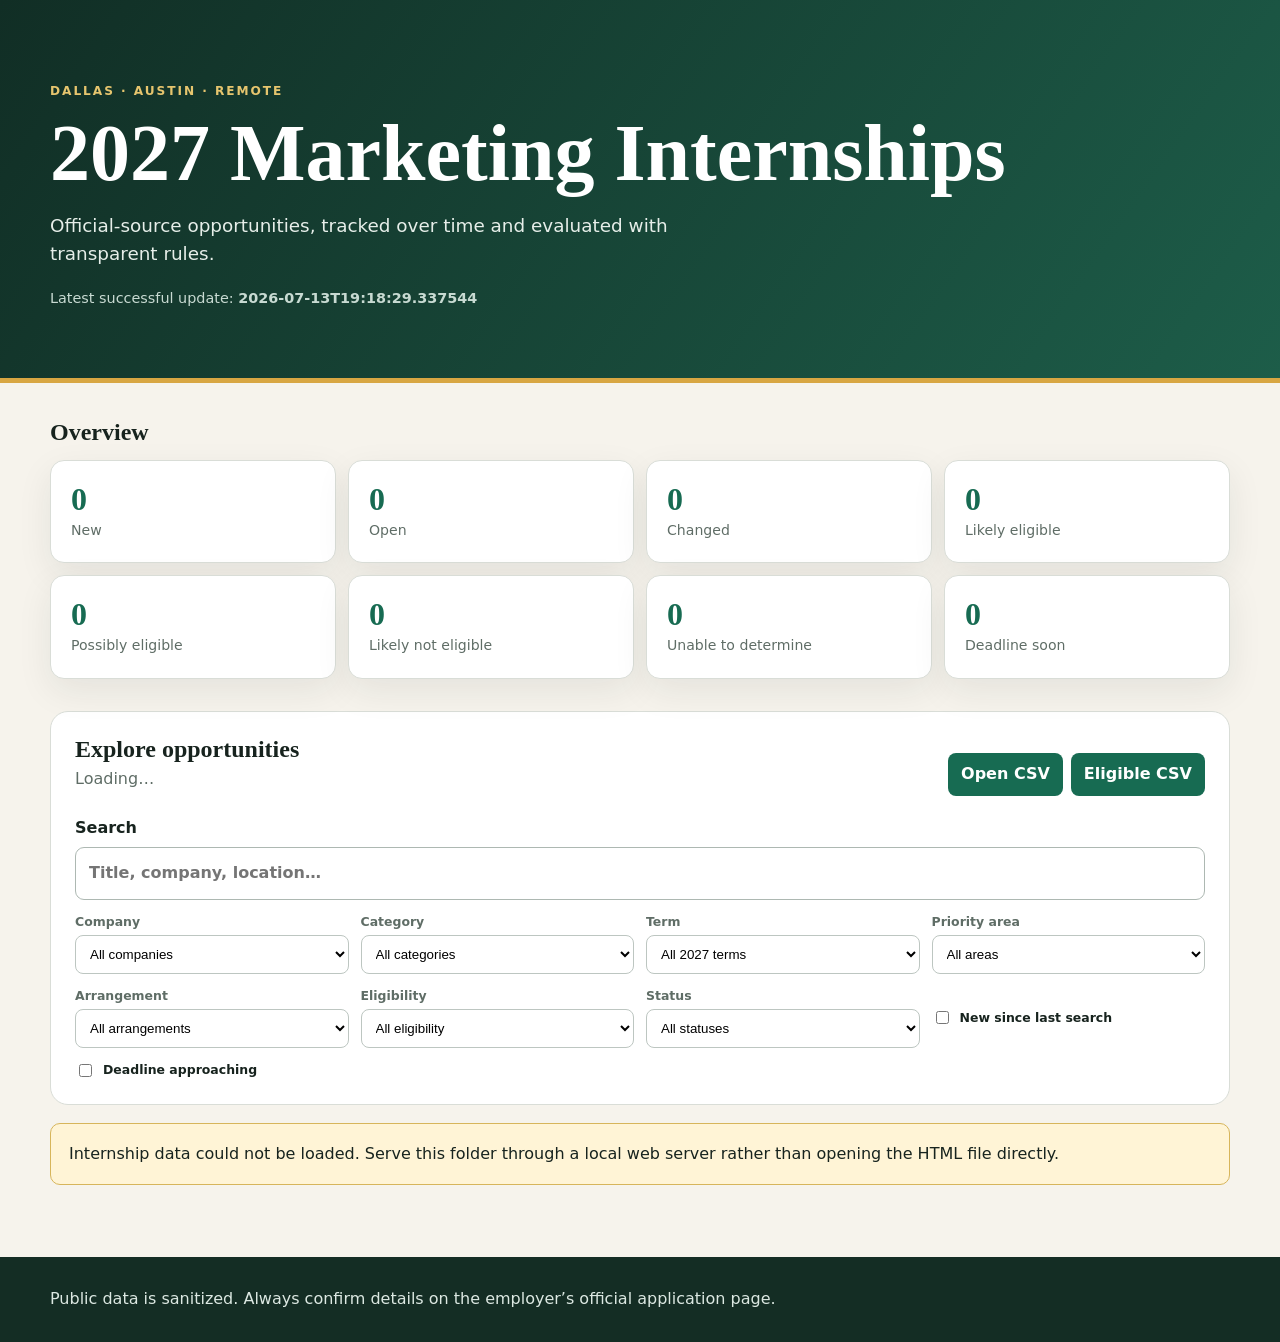
==== docs/index.html @ f5507576 "Create internship tracker and public dashboard" ====
<!doctype html>
<html lang="en">
<head>
  <meta charset="utf-8"><meta name="viewport" content="width=device-width,initial-scale=1">
  <meta name="description" content="Spring and Summer 2027 marketing internship tracker">
  <title>2027 Marketing Internships</title><link rel="stylesheet" href="assets/styles.css">
</head>
<body>
  <header class="hero"><div class="wrap">
    <p class="eyebrow">DALLAS · AUSTIN · REMOTE</p><h1>2027 Marketing Internships</h1>
    <p class="lede">Official-source opportunities, tracked over time and evaluated with transparent rules.</p>
    <p class="updated">Latest successful update: <strong id="updated">2026-07-13T19:18:29.337544</strong></p>
  </div></header>
  <main class="wrap">
    <section aria-labelledby="overview"><h2 id="overview">Overview</h2><div class="stats" id="stats">
      <article><strong>0</strong><span>New</span></article><article><strong>0</strong><span>Open</span></article>
      <article><strong>0</strong><span>Changed</span></article><article><strong>0</strong><span>Likely eligible</span></article>
      <article><strong>0</strong><span>Possibly eligible</span></article><article><strong>0</strong><span>Likely not eligible</span></article>
      <article><strong>0</strong><span>Unable to determine</span></article><article><strong>0</strong><span>Deadline soon</span></article>
    </div></section>
    <section class="toolbar" aria-labelledby="filters"><div class="section-head"><div><h2 id="filters">Explore opportunities</h2><p id="result-count" aria-live="polite">Loading…</p></div>
      <div class="downloads"><a href="downloads/open-internships.csv">Open CSV</a><a href="downloads/eligible-internships.csv">Eligible CSV</a></div></div>
      <label class="search">Search <input id="search" type="search" placeholder="Title, company, location…"></label>
      <div class="filters">
        <label>Company<select id="company"><option value="">All companies</option></select></label>
        <label>Category<select id="category"><option value="">All categories</option></select></label>
        <label>Term<select id="term"><option value="">All 2027 terms</option><option>Spring 2027</option><option>Summer 2027</option><option>Unspecified 2027</option></select></label>
        <label>Priority area<select id="area"><option value="">All areas</option><option>Dallas–Fort Worth</option><option>Austin</option><option>Remote</option></select></label>
        <label>Arrangement<select id="arrangement"><option value="">All arrangements</option><option>Onsite</option><option>Hybrid</option><option>Remote</option><option>Unspecified</option></select></label>
        <label>Eligibility<select id="eligibility"><option value="">All eligibility</option><option>Likely eligible</option><option>Possibly eligible</option><option>Likely not eligible</option><option>Unable to determine</option></select></label>
        <label>Status<select id="status"><option value="">All statuses</option><option>new</option><option>open</option><option>changed</option><option>may_have_closed</option><option>closed</option></select></label>
        <label class="check"><input id="new-only" type="checkbox"> New since last search</label><label class="check"><input id="deadline-only" type="checkbox"> Deadline approaching</label>
      </div>
    </section>
    <div id="notice" class="notice" hidden></div><section id="jobs" class="jobs" aria-label="Internships"></section>
  </main>
  <dialog id="details"><button class="close" aria-label="Close details">×</button><div id="detail-content"></div></dialog>
  <footer><div class="wrap">Public data is sanitized. Always confirm details on the employer’s official application page.</div></footer>
  <script src="assets/app.js" defer></script>
</body></html>
---- docs/assets/styles.css ----
:root{--ink:#17231e;--muted:#5f6d66;--paper:#f6f3ec;--card:#fff;--accent:#176b52;--accent2:#d8a642;--line:#d9ddd7;--shadow:0 12px 35px rgba(20,42,33,.08)}*{box-sizing:border-box}body{margin:0;background:var(--paper);color:var(--ink);font:16px/1.55 system-ui,-apple-system,BlinkMacSystemFont,"Segoe UI",sans-serif}.wrap{width:min(1180px,calc(100% - 32px));margin:auto}.hero{background:linear-gradient(125deg,#112e25,#1d5d49);color:#fff;padding:70px 0 54px;border-bottom:5px solid var(--accent2)}.eyebrow{font-size:.76rem;font-weight:800;letter-spacing:.16em;color:#e6c56e}.hero h1,.not-found h1{font-family:Georgia,serif;font-size:clamp(2.3rem,7vw,5rem);line-height:1;margin:.12em 0}.lede{font-size:1.15rem;max-width:680px;color:#e6eee9}.updated{color:#c8dad2;font-size:.9rem}h2{font:700 1.5rem Georgia,serif;margin:36px 0 14px}.stats{display:grid;grid-template-columns:repeat(4,1fr);gap:12px}.stats article{background:var(--card);padding:20px;border:1px solid var(--line);border-radius:14px;box-shadow:var(--shadow)}.stats strong{display:block;font:700 2rem Georgia,serif;color:var(--accent)}.stats span{color:var(--muted);font-size:.88rem}.toolbar{background:#fff;margin-top:32px;padding:24px;border-radius:18px;border:1px solid var(--line)}.section-head{display:flex;align-items:end;justify-content:space-between;gap:20px}.section-head h2{margin:0}.section-head p{margin:4px 0;color:var(--muted)}.downloads{display:flex;gap:8px}.downloads a,.button{background:var(--accent);color:#fff;text-decoration:none;padding:9px 13px;border-radius:8px;font-weight:700}.search{display:block;margin:20px 0 12px;font-weight:700}.search input{width:100%;padding:13px;border:1px solid #adb8b2;border-radius:9px;font:inherit;margin-top:6px}.filters{display:grid;grid-template-columns:repeat(4,1fr);gap:12px}.filters label{font-size:.78rem;font-weight:700;color:var(--muted)}select{display:block;width:100%;padding:10px;margin-top:4px;border:1px solid #bdc6c1;border-radius:8px;background:white}.check{display:flex;align-items:center;gap:8px;color:var(--ink)!important}.jobs{display:grid;grid-template-columns:repeat(2,1fr);gap:16px;margin:22px 0 50px}.job{background:#fff;border:1px solid var(--line);border-radius:16px;padding:22px;box-shadow:var(--shadow);display:flex;flex-direction:column}.job .meta{color:var(--muted);font-size:.84rem}.job h3{margin:6px 0;font:700 1.3rem Georgia,serif}.badges{display:flex;flex-wrap:wrap;gap:6px;margin:12px 0}.badge{border-radius:100px;padding:4px 9px;background:#e7f1ed;color:#125a45;font-size:.75rem;font-weight:800}.badge.warn{background:#fff0c9;color:#684d0b}.job p{margin:5px 0}.job-actions{display:flex;gap:9px;margin-top:auto;padding-top:15px}.job-actions a,.job-actions button{border:1px solid var(--accent);background:#fff;color:var(--accent);font:700 .88rem inherit;border-radius:8px;padding:9px 11px;text-decoration:none;cursor:pointer}.job-actions a{background:var(--accent);color:#fff}.notice{background:#fff4d6;border:1px solid #d7b55b;padding:18px;border-radius:10px;margin-top:18px}dialog{width:min(760px,calc(100% - 24px));max-height:90vh;border:0;border-radius:18px;padding:28px;box-shadow:0 25px 100px #0006}dialog::backdrop{background:#14231d99}.close{float:right;border:0;background:none;font-size:2rem;cursor:pointer}.detail-block{border-top:1px solid var(--line);padding-top:12px}.detail-block h3{font-size:1rem}.detail-block ul{padding-left:20px}footer{background:#142d24;color:#dce8e2;padding:30px 0}.not-found{padding-top:15vh}.not-found .eyebrow{color:var(--accent)}@media(max-width:800px){.stats{grid-template-columns:repeat(2,1fr)}.filters{grid-template-columns:repeat(2,1fr)}.jobs{grid-template-columns:1fr}.section-head{display:block}.downloads{margin-top:12px}}@media(max-width:480px){.hero{padding:48px 0}.toolbar{padding:16px}.filters{grid-template-columns:1fr}.downloads{flex-direction:column}.stats article{padding:14px}.job{padding:17px}}
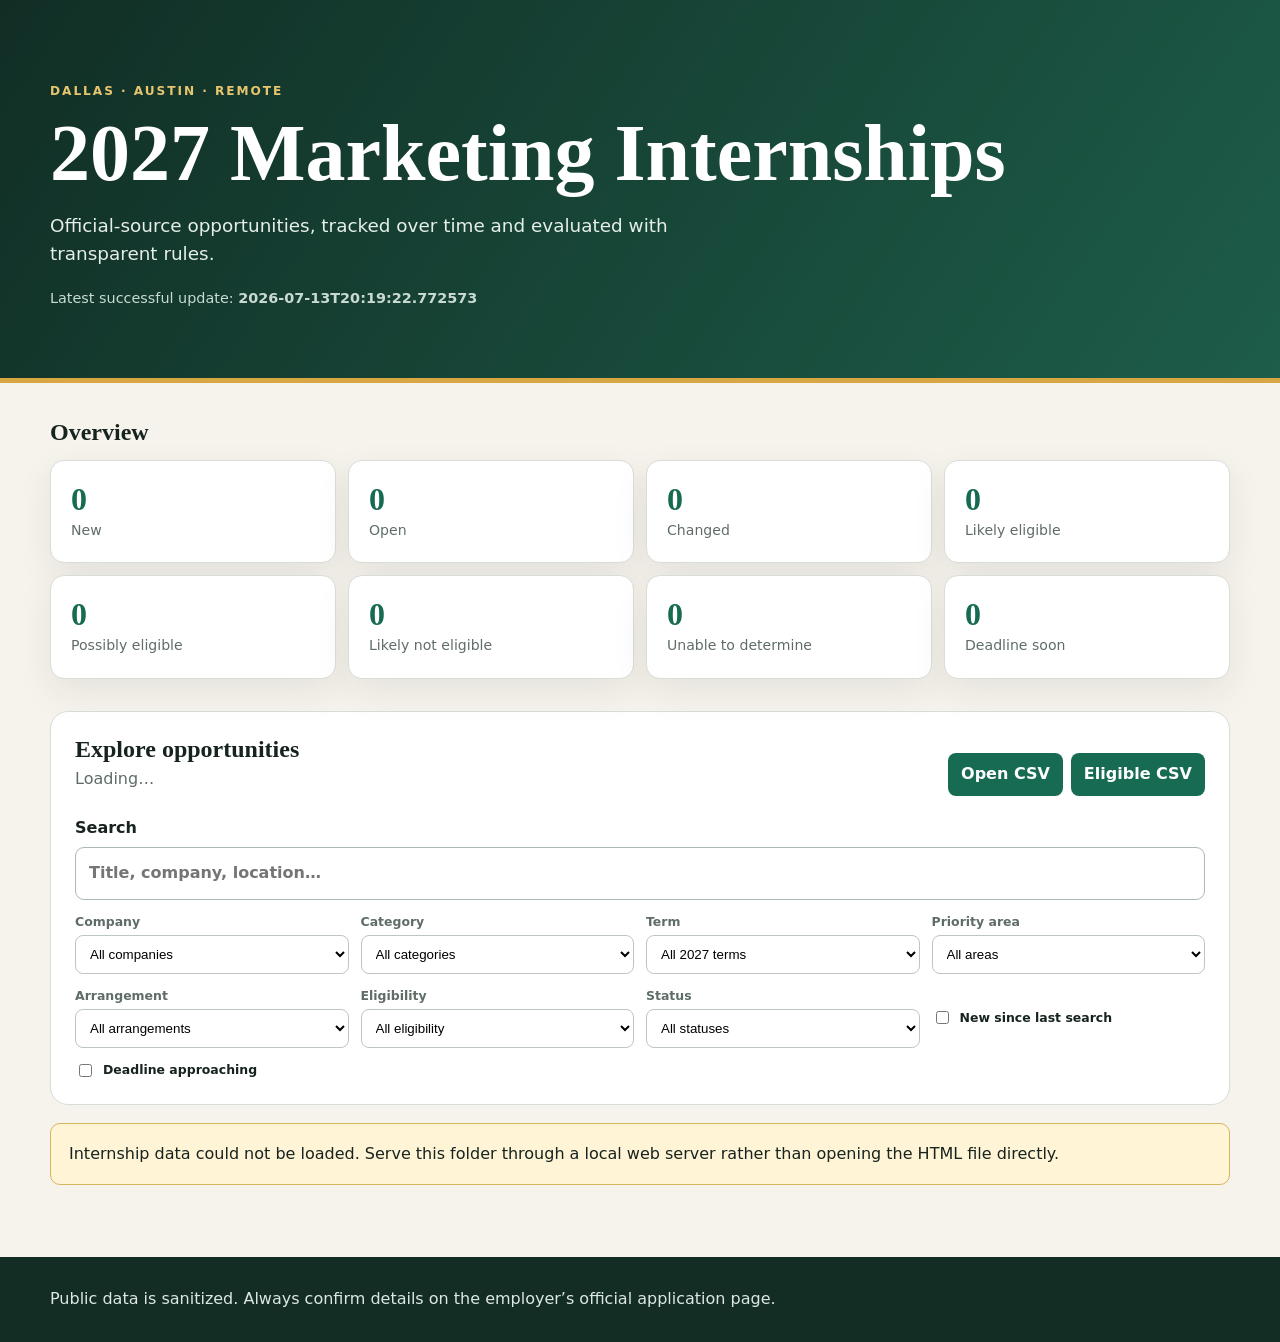
==== commit 52d1b064: "Update internship report 2026-07-13" ====
--- a/docs/index.html
+++ b/docs/index.html
@@ -9,7 +9,7 @@
   <header class="hero"><div class="wrap">
     <p class="eyebrow">DALLAS · AUSTIN · REMOTE</p><h1>2027 Marketing Internships</h1>
     <p class="lede">Official-source opportunities, tracked over time and evaluated with transparent rules.</p>
-    <p class="updated">Latest successful update: <strong id="updated">2026-07-13T19:18:29.337544</strong></p>
+    <p class="updated">Latest successful update: <strong id="updated">2026-07-13T20:19:22.772573</strong></p>
   </div></header>
   <main class="wrap">
     <section aria-labelledby="overview"><h2 id="overview">Overview</h2><div class="stats" id="stats">
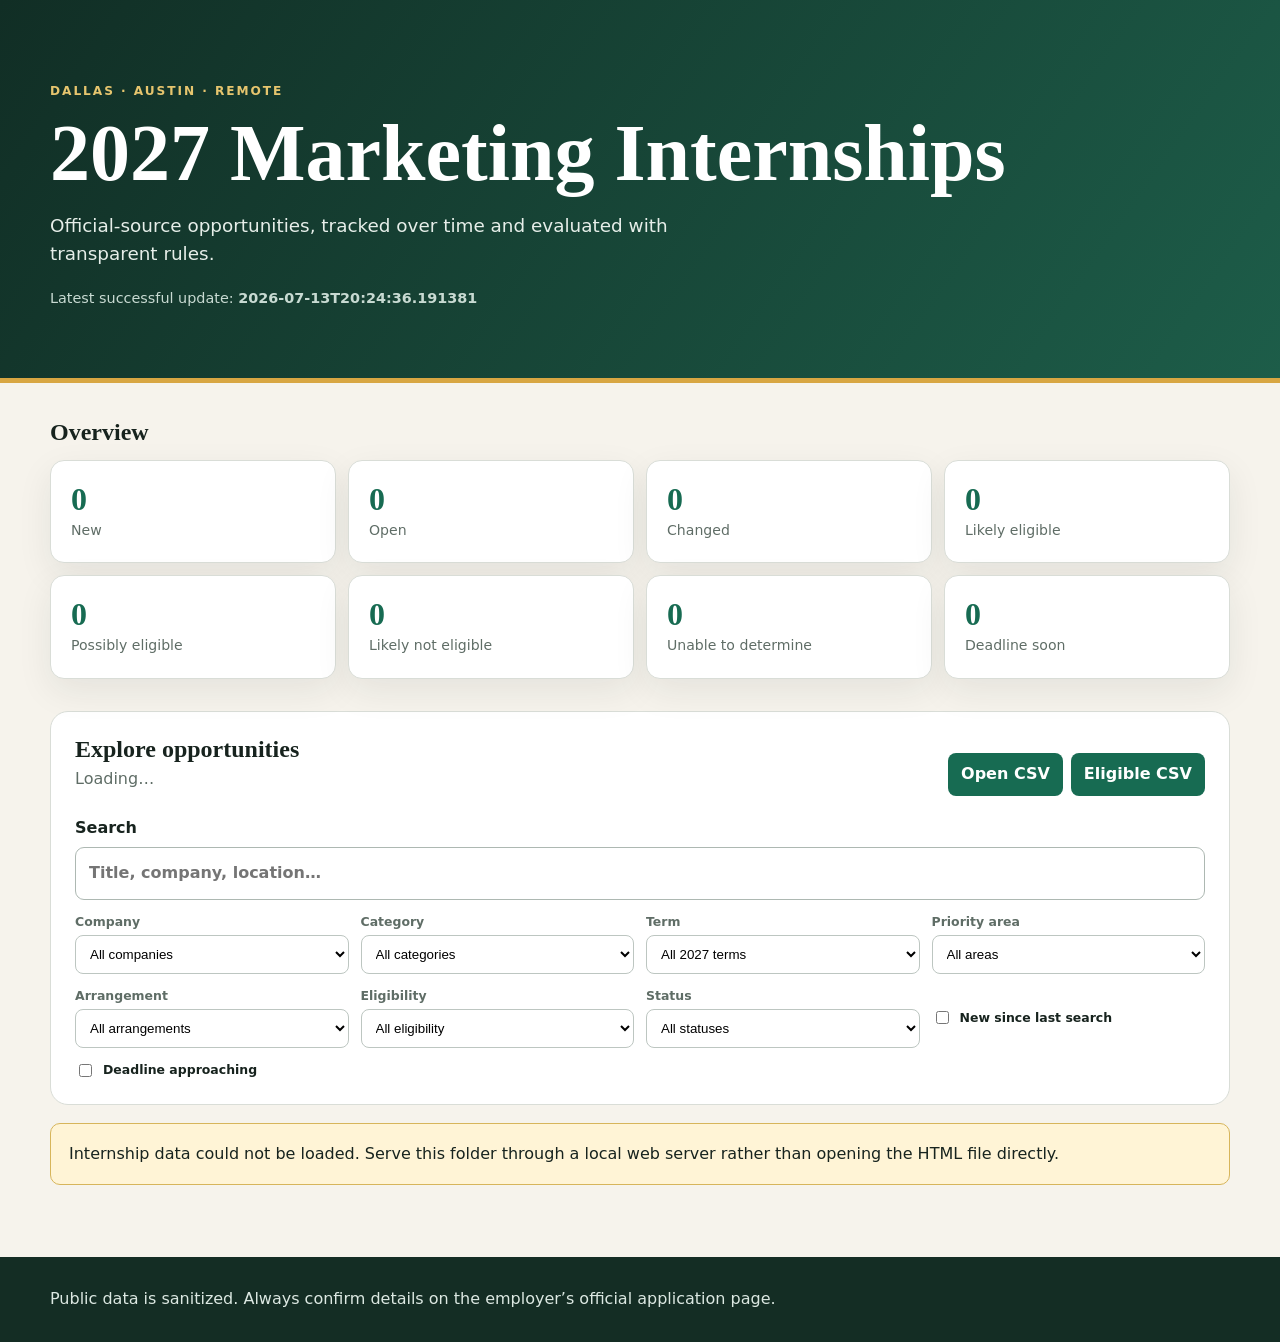
==== commit e82c1d36: "Update internship report 2026-07-13" ====
--- a/docs/index.html
+++ b/docs/index.html
@@ -9,7 +9,7 @@
   <header class="hero"><div class="wrap">
     <p class="eyebrow">DALLAS · AUSTIN · REMOTE</p><h1>2027 Marketing Internships</h1>
     <p class="lede">Official-source opportunities, tracked over time and evaluated with transparent rules.</p>
-    <p class="updated">Latest successful update: <strong id="updated">2026-07-13T20:19:22.772573</strong></p>
+    <p class="updated">Latest successful update: <strong id="updated">2026-07-13T20:24:36.191381</strong></p>
   </div></header>
   <main class="wrap">
     <section aria-labelledby="overview"><h2 id="overview">Overview</h2><div class="stats" id="stats">
